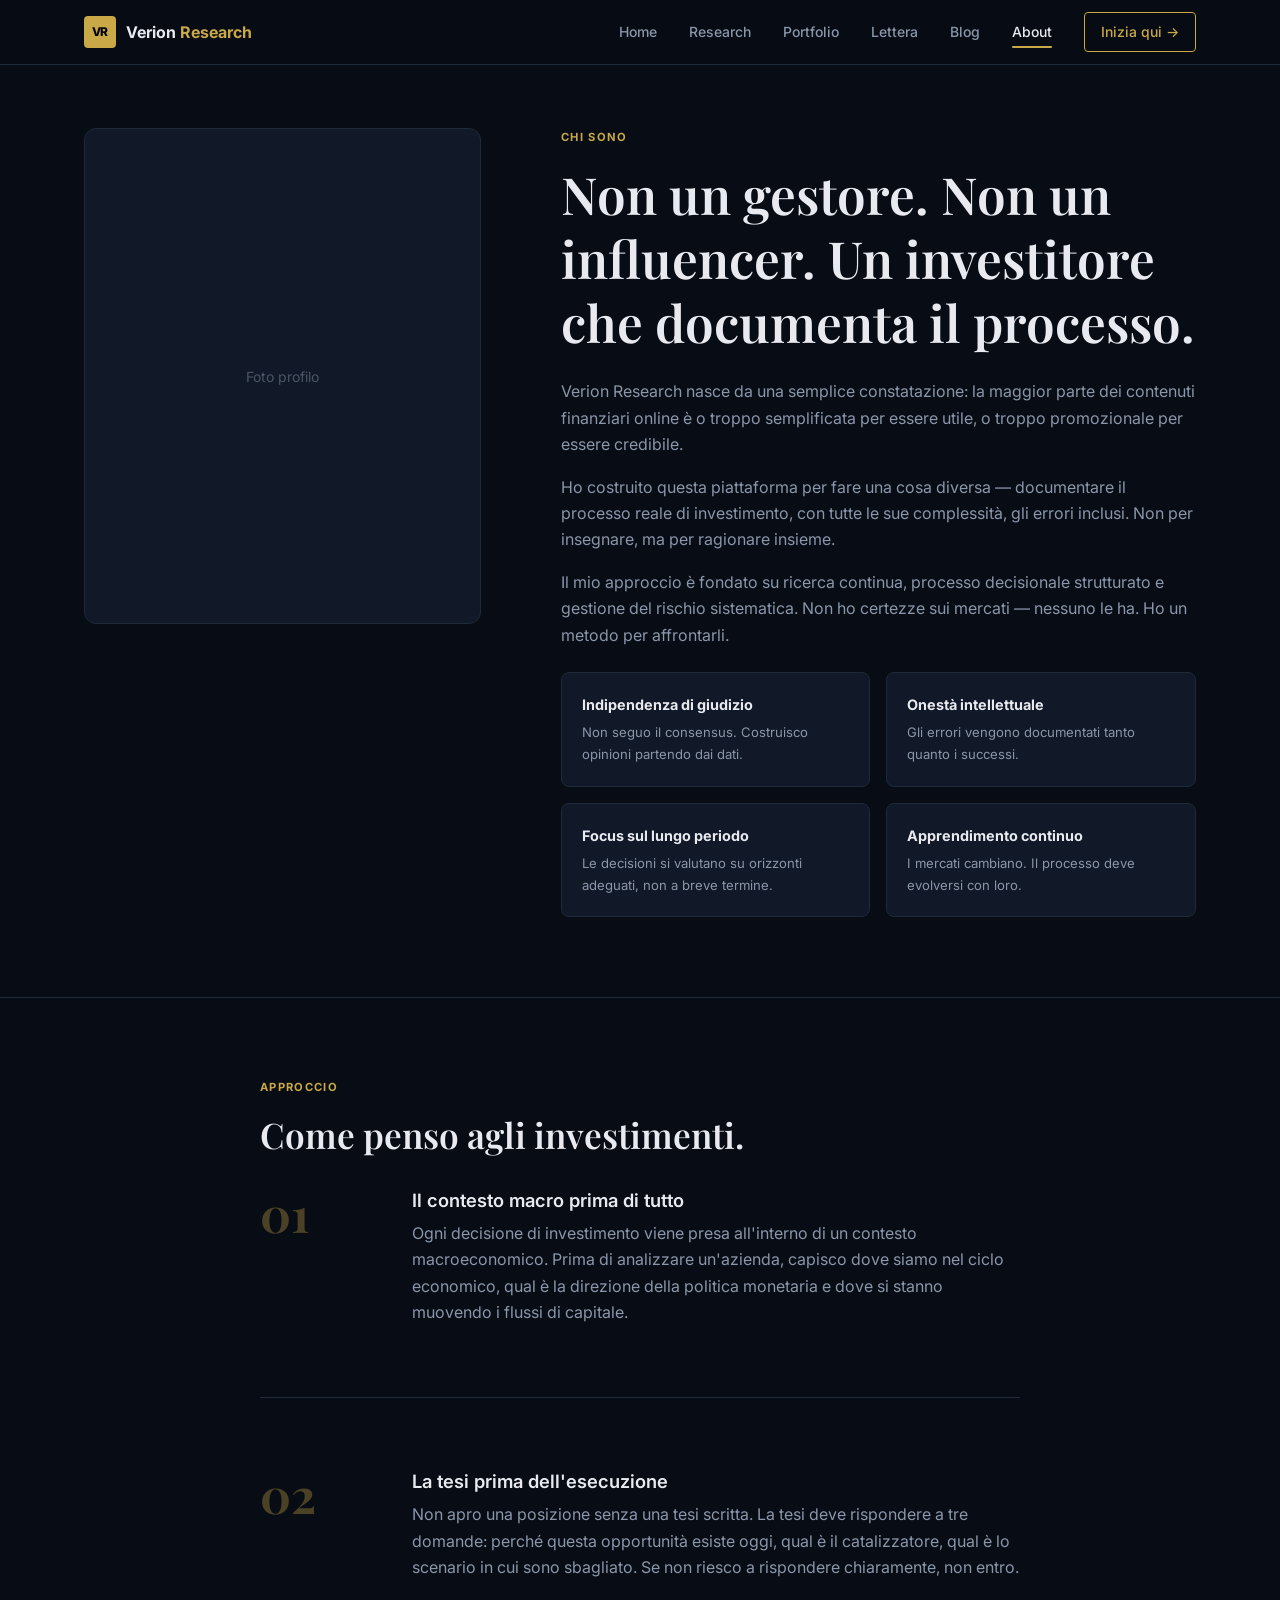
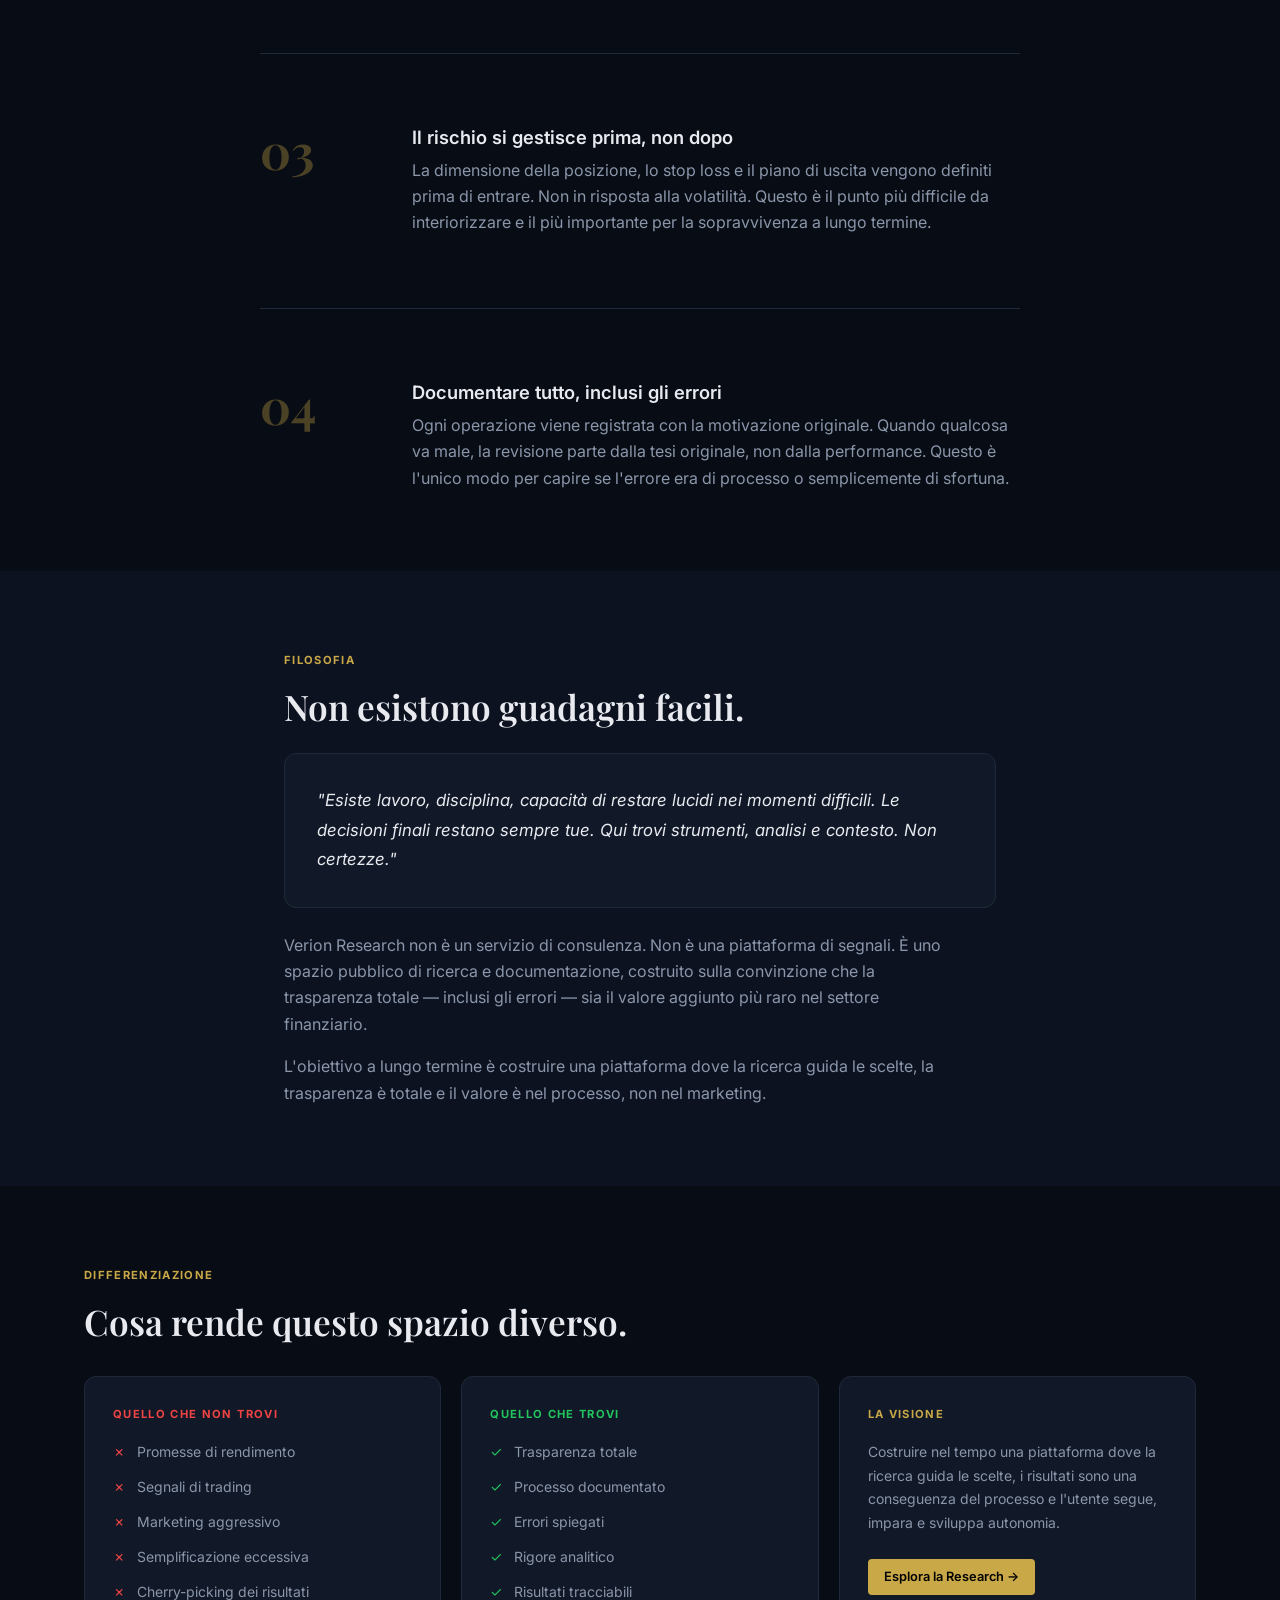
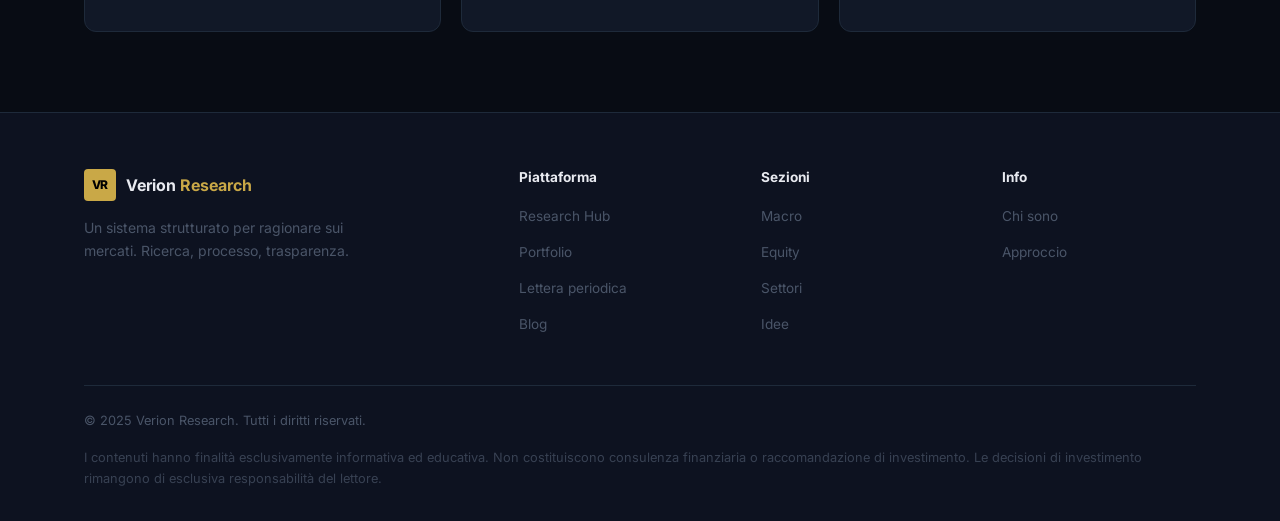
==== about.html @ 337a1dac "Initial commit: Verion Research platform Complete static site with Home, Research Hub, Portfolio, Ne" ====
<!DOCTYPE html>
<html lang="it">
<head>
  <meta charset="UTF-8">
  <meta name="viewport" content="width=device-width, initial-scale=1.0">
  <title>About — Verion Research</title>
  <meta name="description" content="Chi è dietro Verion Research. Percorso, approccio agli investimenti e differenziazione rispetto al retail medio.">
  <link rel="preconnect" href="https://fonts.googleapis.com">
  <link rel="preconnect" href="https://fonts.gstatic.com" crossorigin>
  <link href="https://fonts.googleapis.com/css2?family=Inter:wght@400;500;600;700&family=Playfair+Display:wght@600;700&display=swap" rel="stylesheet">
  <link rel="stylesheet" href="css/style.css">
</head>
<body>

<nav class="navbar">
  <div class="container navbar__inner">
    <a href="index.html" class="navbar__logo">
      <div class="navbar__logo-mark">VR</div>
      <span class="navbar__brand">Verion <span>Research</span></span>
    </a>
    <div class="navbar__links">
      <a href="index.html">Home</a>
      <a href="research.html">Research</a>
      <a href="portfolio.html">Portfolio</a>
      <a href="newsletter.html">Lettera</a>
      <a href="blog.html">Blog</a>
      <a href="about.html">About</a>
      <a href="research.html" class="navbar__cta">Inizia qui →</a>
    </div>
    <button class="navbar__toggle" aria-label="Apri menu" aria-expanded="false">
      <span></span><span></span><span></span>
    </button>
  </div>
</nav>

<!-- ══ ABOUT HERO ══ -->
<div class="about-hero">
  <div class="container">
    <div class="about-grid">

      <div>
        <div class="about-avatar">
          <span style="font-size:.875rem;color:var(--text-muted)">Foto profilo</span>
        </div>
      </div>

      <div class="about-content">
        <p class="label mb-2">Chi sono</p>
        <h1 style="margin-bottom:1.5rem">Non un gestore. Non un influencer. Un investitore che documenta il processo.</h1>

        <p>
          Verion Research nasce da una semplice constatazione: la maggior parte dei contenuti finanziari online è o troppo semplificata per essere utile, o troppo promozionale per essere credibile.
        </p>
        <p class="mt-2">
          Ho costruito questa piattaforma per fare una cosa diversa — documentare il processo reale di investimento, con tutte le sue complessità, gli errori inclusi. Non per insegnare, ma per ragionare insieme.
        </p>
        <p class="mt-2">
          Il mio approccio è fondato su ricerca continua, processo decisionale strutturato e gestione del rischio sistematica. Non ho certezze sui mercati — nessuno le ha. Ho un metodo per affrontarli.
        </p>

        <div class="about-values mt-3">
          <div class="about-value">
            <div class="about-value__title">Indipendenza di giudizio</div>
            <div class="about-value__desc">Non seguo il consensus. Costruisco opinioni partendo dai dati.</div>
          </div>
          <div class="about-value">
            <div class="about-value__title">Onestà intellettuale</div>
            <div class="about-value__desc">Gli errori vengono documentati tanto quanto i successi.</div>
          </div>
          <div class="about-value">
            <div class="about-value__title">Focus sul lungo periodo</div>
            <div class="about-value__desc">Le decisioni si valutano su orizzonti adeguati, non a breve termine.</div>
          </div>
          <div class="about-value">
            <div class="about-value__title">Apprendimento continuo</div>
            <div class="about-value__desc">I mercati cambiano. Il processo deve evolversi con loro.</div>
          </div>
        </div>
      </div>

    </div>
  </div>
</div>

<!-- ══ APPROACH ══ -->
<section class="section" id="approccio" style="border-top:1px solid var(--border)">
  <div class="container">
    <div style="max-width:760px;margin:0 auto">
      <p class="label mb-2">Approccio</p>
      <h2 style="margin-bottom:2rem">Come penso agli investimenti.</h2>

      <div style="display:flex;flex-direction:column;gap:2.5rem">

        <div style="display:grid;grid-template-columns:120px 1fr;gap:2rem;align-items:start">
          <div style="font-family:var(--font-serif);font-size:3rem;font-weight:700;color:var(--accent);opacity:.35;line-height:1">01</div>
          <div>
            <h3 style="margin-bottom:.5rem">Il contesto macro prima di tutto</h3>
            <p>Ogni decisione di investimento viene presa all'interno di un contesto macroeconomico. Prima di analizzare un'azienda, capisco dove siamo nel ciclo economico, qual è la direzione della politica monetaria e dove si stanno muovendo i flussi di capitale.</p>
          </div>
        </div>

        <hr class="divider">

        <div style="display:grid;grid-template-columns:120px 1fr;gap:2rem;align-items:start">
          <div style="font-family:var(--font-serif);font-size:3rem;font-weight:700;color:var(--accent);opacity:.35;line-height:1">02</div>
          <div>
            <h3 style="margin-bottom:.5rem">La tesi prima dell'esecuzione</h3>
            <p>Non apro una posizione senza una tesi scritta. La tesi deve rispondere a tre domande: perché questa opportunità esiste oggi, qual è il catalizzatore, qual è lo scenario in cui sono sbagliato. Se non riesco a rispondere chiaramente, non entro.</p>
          </div>
        </div>

        <hr class="divider">

        <div style="display:grid;grid-template-columns:120px 1fr;gap:2rem;align-items:start">
          <div style="font-family:var(--font-serif);font-size:3rem;font-weight:700;color:var(--accent);opacity:.35;line-height:1">03</div>
          <div>
            <h3 style="margin-bottom:.5rem">Il rischio si gestisce prima, non dopo</h3>
            <p>La dimensione della posizione, lo stop loss e il piano di uscita vengono definiti prima di entrare. Non in risposta alla volatilità. Questo è il punto più difficile da interiorizzare e il più importante per la sopravvivenza a lungo termine.</p>
          </div>
        </div>

        <hr class="divider">

        <div style="display:grid;grid-template-columns:120px 1fr;gap:2rem;align-items:start">
          <div style="font-family:var(--font-serif);font-size:3rem;font-weight:700;color:var(--accent);opacity:.35;line-height:1">04</div>
          <div>
            <h3 style="margin-bottom:.5rem">Documentare tutto, inclusi gli errori</h3>
            <p>Ogni operazione viene registrata con la motivazione originale. Quando qualcosa va male, la revisione parte dalla tesi originale, non dalla performance. Questo è l'unico modo per capire se l'errore era di processo o semplicemente di sfortuna.</p>
          </div>
        </div>

      </div>
    </div>
  </div>
</section>

<!-- ══ PHILOSOPHY ══ -->
<section class="section" style="background:var(--bg-secondary)">
  <div class="container" style="max-width:760px;margin:0 auto">
    <p class="label mb-2">Filosofia</p>
    <h2 style="margin-bottom:1.5rem">Non esistono guadagni facili.</h2>

    <div style="background:var(--bg-card);border:1px solid var(--border);border-radius:var(--radius-lg);padding:2rem;margin-bottom:1.5rem">
      <p style="font-size:1.05rem;line-height:1.75;font-style:italic;color:var(--text-primary);max-width:100%">
        "Esiste lavoro, disciplina, capacità di restare lucidi nei momenti difficili. Le decisioni finali restano sempre tue. Qui trovi strumenti, analisi e contesto. Non certezze."
      </p>
    </div>

    <p>
      Verion Research non è un servizio di consulenza. Non è una piattaforma di segnali. È uno spazio pubblico di ricerca e documentazione, costruito sulla convinzione che la trasparenza totale — inclusi gli errori — sia il valore aggiunto più raro nel settore finanziario.
    </p>
    <p class="mt-2">
      L'obiettivo a lungo termine è costruire una piattaforma dove la ricerca guida le scelte, la trasparenza è totale e il valore è nel processo, non nel marketing.
    </p>
  </div>
</section>

<!-- ══ DIFFERENTIATION ══ -->
<section class="section">
  <div class="container">
    <p class="label mb-2">Differenziazione</p>
    <h2 style="margin-bottom:2rem">Cosa rende questo spazio diverso.</h2>
    <div class="card-grid card-grid--3">
      <div class="card">
        <div class="label mb-2" style="color:var(--negative)">Quello che non trovi</div>
        <div style="display:flex;flex-direction:column;gap:.75rem;margin-top:.5rem">
          <div style="display:flex;gap:.75rem;align-items:flex-start;font-size:.875rem;color:var(--text-secondary)">
            <span style="color:var(--negative);flex-shrink:0">✗</span> Promesse di rendimento
          </div>
          <div style="display:flex;gap:.75rem;align-items:flex-start;font-size:.875rem;color:var(--text-secondary)">
            <span style="color:var(--negative);flex-shrink:0">✗</span> Segnali di trading
          </div>
          <div style="display:flex;gap:.75rem;align-items:flex-start;font-size:.875rem;color:var(--text-secondary)">
            <span style="color:var(--negative);flex-shrink:0">✗</span> Marketing aggressivo
          </div>
          <div style="display:flex;gap:.75rem;align-items:flex-start;font-size:.875rem;color:var(--text-secondary)">
            <span style="color:var(--negative);flex-shrink:0">✗</span> Semplificazione eccessiva
          </div>
          <div style="display:flex;gap:.75rem;align-items:flex-start;font-size:.875rem;color:var(--text-secondary)">
            <span style="color:var(--negative);flex-shrink:0">✗</span> Cherry-picking dei risultati
          </div>
        </div>
      </div>
      <div class="card">
        <div class="label mb-2" style="color:var(--positive)">Quello che trovi</div>
        <div style="display:flex;flex-direction:column;gap:.75rem;margin-top:.5rem">
          <div style="display:flex;gap:.75rem;align-items:flex-start;font-size:.875rem;color:var(--text-secondary)">
            <span style="color:var(--positive);flex-shrink:0">✓</span> Trasparenza totale
          </div>
          <div style="display:flex;gap:.75rem;align-items:flex-start;font-size:.875rem;color:var(--text-secondary)">
            <span style="color:var(--positive);flex-shrink:0">✓</span> Processo documentato
          </div>
          <div style="display:flex;gap:.75rem;align-items:flex-start;font-size:.875rem;color:var(--text-secondary)">
            <span style="color:var(--positive);flex-shrink:0">✓</span> Errori spiegati
          </div>
          <div style="display:flex;gap:.75rem;align-items:flex-start;font-size:.875rem;color:var(--text-secondary)">
            <span style="color:var(--positive);flex-shrink:0">✓</span> Rigore analitico
          </div>
          <div style="display:flex;gap:.75rem;align-items:flex-start;font-size:.875rem;color:var(--text-secondary)">
            <span style="color:var(--positive);flex-shrink:0">✓</span> Risultati tracciabili
          </div>
        </div>
      </div>
      <div class="card">
        <div class="label mb-2">La visione</div>
        <p style="font-size:.875rem;max-width:100%;line-height:1.7">
          Costruire nel tempo una piattaforma dove la ricerca guida le scelte, i risultati sono una conseguenza del processo e l'utente segue, impara e sviluppa autonomia.
        </p>
        <div class="mt-3">
          <a href="research.html" class="btn btn--primary btn--sm">Esplora la Research →</a>
        </div>
      </div>
    </div>
  </div>
</section>

<!-- ══ FOOTER ══ -->
<footer class="footer">
  <div class="container">
    <div class="footer__grid">
      <div class="footer__brand">
        <div class="footer__logo">
          <div class="navbar__logo-mark">VR</div>
          <span class="navbar__brand">Verion <span>Research</span></span>
        </div>
        <p class="footer__tagline">Un sistema strutturato per ragionare sui mercati. Ricerca, processo, trasparenza.</p>
      </div>
      <div class="footer__col">
        <h4>Piattaforma</h4>
        <ul>
          <li><a href="research.html">Research Hub</a></li>
          <li><a href="portfolio.html">Portfolio</a></li>
          <li><a href="newsletter.html">Lettera periodica</a></li>
          <li><a href="blog.html">Blog</a></li>
        </ul>
      </div>
      <div class="footer__col">
        <h4>Sezioni</h4>
        <ul>
          <li><a href="research.html">Macro</a></li>
          <li><a href="research.html">Equity</a></li>
          <li><a href="research.html">Settori</a></li>
          <li><a href="research.html">Idee</a></li>
        </ul>
      </div>
      <div class="footer__col">
        <h4>Info</h4>
        <ul>
          <li><a href="about.html">Chi sono</a></li>
          <li><a href="about.html#approccio">Approccio</a></li>
        </ul>
      </div>
    </div>
    <div class="footer__bottom">
      <p>© 2025 Verion Research. Tutti i diritti riservati.</p>
      <p class="footer__disclaimer">I contenuti hanno finalità esclusivamente informativa ed educativa. Non costituiscono consulenza finanziaria o raccomandazione di investimento. Le decisioni di investimento rimangono di esclusiva responsabilità del lettore.</p>
    </div>
  </div>
</footer>

<script src="js/components.js"></script>
</body>
</html>
---- css/style.css ----
/* ============================================================
   VERION RESEARCH — Design System
   ============================================================ */

:root {
  --bg-primary:     #080c14;
  --bg-secondary:   #0d1220;
  --bg-card:        #111827;
  --bg-card-hover:  #172035;
  --accent:         #c9a847;
  --accent-light:   #e2c46a;
  --accent-dim:     rgba(201,168,71,.12);
  --text-primary:   #e8eaf0;
  --text-secondary: #8a96aa;
  --text-muted:     #4a5568;
  --border:         #1e2a3a;
  --border-light:   #253347;
  --positive:       #22c55e;
  --negative:       #ef4444;
  --neutral:        #94a3b8;
  --radius-sm:      4px;
  --radius:         8px;
  --radius-lg:      12px;
  --transition:     0.22s ease;
  --max-width:      1160px;
  --font-sans:      'Inter', system-ui, -apple-system, sans-serif;
  --font-serif:     'Playfair Display', Georgia, serif;
}

/* ── Reset ── */
*, *::before, *::after { box-sizing: border-box; margin: 0; padding: 0; }
html { scroll-behavior: smooth; font-size: 16px; }
body {
  font-family: var(--font-sans);
  background: var(--bg-primary);
  color: var(--text-primary);
  line-height: 1.65;
  -webkit-font-smoothing: antialiased;
}
img { display: block; max-width: 100%; }
a { color: inherit; text-decoration: none; }
ul { list-style: none; }

/* ── Typography ── */
h1, h2, h3, h4, h5 { line-height: 1.25; font-weight: 600; }
h1 { font-family: var(--font-serif); font-size: clamp(2rem, 5vw, 3.2rem); }
h2 { font-family: var(--font-serif); font-size: clamp(1.5rem, 3vw, 2.2rem); }
h3 { font-size: 1.15rem; }
p  { color: var(--text-secondary); max-width: 68ch; }

.label {
  font-size: .7rem;
  font-weight: 700;
  letter-spacing: .12em;
  text-transform: uppercase;
  color: var(--accent);
}

/* ── Layout ── */
.container { max-width: var(--max-width); margin: 0 auto; padding: 0 1.5rem; }
.section    { padding: 5rem 0; }
.section--sm { padding: 3rem 0; }
.section--lg { padding: 7rem 0; }

/* ── Navbar ── */
.navbar {
  position: fixed;
  top: 0; left: 0; right: 0;
  z-index: 100;
  background: rgba(8,12,20,.92);
  border-bottom: 1px solid var(--border);
  backdrop-filter: blur(12px);
  -webkit-backdrop-filter: blur(12px);
}
.navbar__inner {
  display: flex;
  align-items: center;
  justify-content: space-between;
  height: 64px;
}
.navbar__logo {
  display: flex;
  align-items: center;
  gap: .6rem;
}
.navbar__logo-mark {
  width: 32px; height: 32px;
  background: var(--accent);
  border-radius: var(--radius-sm);
  display: flex; align-items: center; justify-content: center;
  font-weight: 800; font-size: .75rem; color: #000;
  letter-spacing: -.02em;
  flex-shrink: 0;
}
.navbar__brand { font-weight: 700; font-size: 1rem; color: var(--text-primary); }
.navbar__brand span { color: var(--accent); }

.navbar__links {
  display: flex;
  align-items: center;
  gap: 2rem;
}
.navbar__links a {
  font-size: .875rem;
  font-weight: 500;
  color: var(--text-secondary);
  transition: color var(--transition);
  position: relative;
}
.navbar__links a:hover,
.navbar__links a.active { color: var(--text-primary); }
.navbar__links a.active::after {
  content: '';
  position: absolute;
  bottom: -4px; left: 0; right: 0;
  height: 2px;
  background: var(--accent);
  border-radius: 1px;
}

.navbar__cta {
  font-size: .8rem;
  font-weight: 600;
  padding: .45rem 1rem;
  border: 1px solid var(--accent);
  border-radius: var(--radius-sm);
  color: var(--accent) !important;
  transition: background var(--transition), color var(--transition);
}
.navbar__cta:hover { background: var(--accent); color: #000 !important; }

.navbar__toggle {
  display: none;
  background: none; border: none; cursor: pointer;
  flex-direction: column; gap: 5px; padding: 4px;
}
.navbar__toggle span {
  display: block; width: 22px; height: 2px;
  background: var(--text-primary);
  border-radius: 1px;
  transition: transform var(--transition), opacity var(--transition);
}

/* ── Hero ── */
.hero {
  padding: 10rem 0 7rem;
  position: relative;
  overflow: hidden;
}
.hero::before {
  content: '';
  position: absolute;
  top: -200px; left: 50%; transform: translateX(-50%);
  width: 800px; height: 800px;
  background: radial-gradient(circle, rgba(201,168,71,.06) 0%, transparent 70%);
  pointer-events: none;
}
.hero__grid {
  display: grid;
  grid-template-columns: 1fr 1fr;
  gap: 4rem;
  align-items: center;
}
.hero__eyebrow {
  display: flex; align-items: center; gap: .75rem;
  margin-bottom: 1.5rem;
}
.hero__eyebrow::before {
  content: '';
  display: block; width: 30px; height: 1px;
  background: var(--accent);
}
.hero__title { margin-bottom: 1.5rem; }
.hero__title em { font-style: normal; color: var(--accent); }
.hero__desc { font-size: 1.05rem; margin-bottom: 2rem; }
.hero__actions { display: flex; gap: 1rem; flex-wrap: wrap; }

.hero__stats {
  display: grid;
  grid-template-columns: 1fr 1fr;
  gap: 1rem;
}
.hero__stat-card {
  background: var(--bg-card);
  border: 1px solid var(--border);
  border-radius: var(--radius);
  padding: 1.5rem;
  transition: border-color var(--transition);
}
.hero__stat-card:hover { border-color: var(--border-light); }
.hero__stat-value {
  font-family: var(--font-serif);
  font-size: 2rem;
  font-weight: 700;
  color: var(--text-primary);
  line-height: 1;
  margin-bottom: .25rem;
}
.hero__stat-value.positive { color: var(--positive); }
.hero__stat-value.negative { color: var(--negative); }
.hero__stat-label { font-size: .8rem; color: var(--text-muted); text-transform: uppercase; letter-spacing: .08em; }

/* ── Buttons ── */
.btn {
  display: inline-flex; align-items: center; gap: .5rem;
  font-family: var(--font-sans);
  font-size: .875rem; font-weight: 600;
  padding: .75rem 1.5rem;
  border-radius: var(--radius-sm);
  cursor: pointer; border: none;
  transition: all var(--transition);
  white-space: nowrap;
}
.btn--primary {
  background: var(--accent);
  color: #000;
}
.btn--primary:hover { background: var(--accent-light); }
.btn--outline {
  background: transparent;
  border: 1px solid var(--border-light);
  color: var(--text-primary);
}
.btn--outline:hover { border-color: var(--accent); color: var(--accent); }
.btn--ghost {
  background: transparent;
  color: var(--text-secondary);
  padding: .5rem .75rem;
}
.btn--ghost:hover { color: var(--text-primary); }
.btn--sm { font-size: .8rem; padding: .45rem 1rem; }

/* ── Section Header ── */
.section-header { margin-bottom: 3rem; }
.section-header p { margin-top: .75rem; }

/* ── Cards ── */
.card {
  background: var(--bg-card);
  border: 1px solid var(--border);
  border-radius: var(--radius-lg);
  padding: 1.75rem;
  transition: border-color var(--transition), transform var(--transition);
}
.card:hover { border-color: var(--border-light); transform: translateY(-2px); }

.card-grid { display: grid; gap: 1.25rem; }
.card-grid--2 { grid-template-columns: repeat(2, 1fr); }
.card-grid--3 { grid-template-columns: repeat(3, 1fr); }
.card-grid--4 { grid-template-columns: repeat(4, 1fr); }

/* ── Article / Research Card ── */
.article-card {
  background: var(--bg-card);
  border: 1px solid var(--border);
  border-radius: var(--radius-lg);
  overflow: hidden;
  transition: border-color var(--transition), transform var(--transition);
  display: flex; flex-direction: column;
}
.article-card:hover { border-color: var(--border-light); transform: translateY(-2px); }
.article-card__body { padding: 1.5rem; flex: 1; display: flex; flex-direction: column; }
.article-card__meta { display: flex; align-items: center; gap: .75rem; margin-bottom: .75rem; }
.article-card__date { font-size: .78rem; color: var(--text-muted); }
.article-card__title { font-size: 1.05rem; font-weight: 600; margin-bottom: .6rem; line-height: 1.4; color: var(--text-primary); }
.article-card__title:hover { color: var(--accent); }
.article-card__excerpt { font-size: .875rem; color: var(--text-secondary); flex: 1; }
.article-card__footer { padding: 1rem 1.5rem; border-top: 1px solid var(--border); display: flex; align-items: center; justify-content: space-between; }
.article-card__read { font-size: .8rem; font-weight: 600; color: var(--accent); display: flex; align-items: center; gap: .35rem; }

/* ── Tags / Badges ── */
.tag {
  display: inline-flex; align-items: center;
  font-size: .7rem; font-weight: 700;
  letter-spacing: .06em; text-transform: uppercase;
  padding: .25rem .65rem;
  border-radius: var(--radius-sm);
  background: var(--accent-dim);
  color: var(--accent);
}
.tag--macro  { background: rgba(59,130,246,.12); color: #60a5fa; }
.tag--sector { background: rgba(168,85,247,.12); color: #c084fc; }
.tag--equity { background: rgba(34,197,94,.12); color: #4ade80; }
.tag--idea   { background: rgba(249,115,22,.12); color: #fb923c; }
.tag--crypto { background: rgba(20,184,166,.12); color: #2dd4bf; }

/* ── Divider ── */
.divider {
  border: none;
  border-top: 1px solid var(--border);
  margin: 2rem 0;
}

/* ── Pill nav / Tabs ── */
.tab-nav {
  display: flex; gap: .5rem;
  border-bottom: 1px solid var(--border);
  margin-bottom: 2.5rem;
  overflow-x: auto;
  scrollbar-width: none;
}
.tab-nav::-webkit-scrollbar { display: none; }
.tab-btn {
  background: none; border: none; cursor: pointer;
  font-family: var(--font-sans);
  font-size: .875rem; font-weight: 500;
  color: var(--text-muted);
  padding: .65rem 1.1rem;
  position: relative;
  white-space: nowrap;
  transition: color var(--transition);
}
.tab-btn:hover { color: var(--text-secondary); }
.tab-btn.active {
  color: var(--text-primary);
}
.tab-btn.active::after {
  content: '';
  position: absolute;
  bottom: -1px; left: 0; right: 0;
  height: 2px; background: var(--accent);
  border-radius: 1px 1px 0 0;
}

/* ── Table ── */
.data-table {
  width: 100%;
  border-collapse: collapse;
  font-size: .875rem;
}
.data-table th {
  font-size: .72rem; font-weight: 700;
  letter-spacing: .1em; text-transform: uppercase;
  color: var(--text-muted);
  padding: .75rem 1rem;
  text-align: left;
  border-bottom: 1px solid var(--border);
  white-space: nowrap;
}
.data-table td {
  padding: 1rem;
  border-bottom: 1px solid var(--border);
  color: var(--text-secondary);
  vertical-align: middle;
}
.data-table tr:last-child td { border-bottom: none; }
.data-table tr:hover td { background: rgba(255,255,255,.02); }
.data-table .positive { color: var(--positive); font-weight: 600; }
.data-table .negative { color: var(--negative); font-weight: 600; }

/* ── Metric Cards ── */
.metric-card {
  background: var(--bg-card);
  border: 1px solid var(--border);
  border-radius: var(--radius);
  padding: 1.25rem 1.5rem;
}
.metric-card__label { font-size: .72rem; font-weight: 700; letter-spacing: .1em; text-transform: uppercase; color: var(--text-muted); margin-bottom: .5rem; }
.metric-card__value { font-family: var(--font-serif); font-size: 1.8rem; font-weight: 700; line-height: 1; color: var(--text-primary); }
.metric-card__value.positive { color: var(--positive); }
.metric-card__value.negative { color: var(--negative); }
.metric-card__sub { font-size: .78rem; color: var(--text-muted); margin-top: .35rem; }

/* ── Chart placeholder ── */
.chart-container {
  background: var(--bg-card);
  border: 1px solid var(--border);
  border-radius: var(--radius-lg);
  padding: 1.75rem;
}
.chart-placeholder {
  width: 100%; height: 240px;
  display: flex; align-items: center; justify-content: center;
  color: var(--text-muted); font-size: .875rem;
}

/* ── Timeline (operations log) ── */
.operation-row {
  display: grid;
  grid-template-columns: 130px 1fr auto;
  gap: 1.5rem;
  align-items: start;
  padding: 1.25rem 0;
  border-bottom: 1px solid var(--border);
}
.operation-row:last-child { border-bottom: none; }
.operation-date { font-size: .8rem; color: var(--text-muted); line-height: 1.6; }
.operation-name { font-weight: 600; color: var(--text-primary); margin-bottom: .25rem; }
.operation-thesis { font-size: .85rem; color: var(--text-secondary); }
.operation-pnl { text-align: right; font-weight: 700; font-size: 1.05rem; white-space: nowrap; }

/* ── Newsletter ── */
.letter-header {
  border-bottom: 1px solid var(--border);
  padding-bottom: 2rem;
  margin-bottom: 2rem;
}
.letter-meta { display: flex; align-items: center; gap: 1.5rem; color: var(--text-muted); font-size: .85rem; }
.letter-body { max-width: 72ch; }
.letter-body h3 { margin: 2rem 0 .75rem; color: var(--text-primary); }
.letter-body p  { margin-bottom: 1rem; }
.letter-body ul { padding-left: 1.25rem; list-style: disc; }
.letter-body ul li { color: var(--text-secondary); margin-bottom: .4rem; }
.letter-body blockquote {
  border-left: 3px solid var(--accent);
  padding-left: 1.25rem;
  margin: 1.5rem 0;
  color: var(--text-secondary);
  font-style: italic;
}

/* ── Philosophy pillars ── */
.pillars { display: grid; grid-template-columns: repeat(4, 1fr); gap: 1.5rem; }
.pillar {
  background: var(--bg-card);
  border: 1px solid var(--border);
  border-radius: var(--radius-lg);
  padding: 1.75rem;
}
.pillar__num {
  font-family: var(--font-serif);
  font-size: 2.5rem;
  font-weight: 700;
  color: var(--accent);
  opacity: .4;
  line-height: 1;
  margin-bottom: .75rem;
}
.pillar__title { font-size: 1rem; font-weight: 700; color: var(--text-primary); margin-bottom: .5rem; }
.pillar__desc { font-size: .875rem; color: var(--text-secondary); max-width: 100%; }

/* ── CTA Banner ── */
.cta-banner {
  background: var(--bg-card);
  border: 1px solid var(--border);
  border-radius: var(--radius-lg);
  padding: 3rem;
  text-align: center;
}
.cta-banner h2 { margin-bottom: 1rem; }
.cta-banner p  { margin: 0 auto 1.75rem; max-width: 52ch; }
.cta-banner__actions { display: flex; justify-content: center; gap: 1rem; flex-wrap: wrap; }

/* ── Footer ── */
.footer {
  background: var(--bg-secondary);
  border-top: 1px solid var(--border);
  padding: 3.5rem 0 2rem;
}
.footer__grid {
  display: grid;
  grid-template-columns: 2fr 1fr 1fr 1fr;
  gap: 3rem;
  margin-bottom: 3rem;
}
.footer__brand { max-width: 280px; }
.footer__logo { display: flex; align-items: center; gap: .6rem; margin-bottom: 1rem; }
.footer__tagline { font-size: .875rem; color: var(--text-muted); line-height: 1.6; }
.footer__col h4 { font-size: .85rem; font-weight: 700; color: var(--text-primary); margin-bottom: 1rem; }
.footer__col ul { display: flex; flex-direction: column; gap: .6rem; }
.footer__col ul a { font-size: .85rem; color: var(--text-muted); transition: color var(--transition); }
.footer__col ul a:hover { color: var(--accent); }
.footer__bottom {
  border-top: 1px solid var(--border);
  padding-top: 1.5rem;
  display: flex; align-items: center; justify-content: space-between;
  flex-wrap: wrap; gap: 1rem;
}
.footer__bottom p { font-size: .8rem; color: var(--text-muted); max-width: 100%; }
.footer__disclaimer { font-size: .75rem; color: var(--text-muted); opacity: .7; max-width: 100%; }

/* ── About ── */
.about-hero { padding: 8rem 0 5rem; }
.about-grid { display: grid; grid-template-columns: 1fr 1.6fr; gap: 5rem; align-items: start; }
.about-avatar {
  width: 100%; aspect-ratio: 4/5;
  background: var(--bg-card);
  border: 1px solid var(--border);
  border-radius: var(--radius-lg);
  display: flex; align-items: center; justify-content: center;
  color: var(--text-muted); font-size: .875rem;
}
.about-content h2 { margin-bottom: 1.25rem; }
.about-content p  { margin-bottom: 1rem; }
.about-values { display: grid; grid-template-columns: 1fr 1fr; gap: 1rem; margin-top: 2rem; }
.about-value {
  padding: 1.25rem;
  border: 1px solid var(--border);
  border-radius: var(--radius);
  background: var(--bg-card);
}
.about-value__title { font-weight: 700; margin-bottom: .35rem; font-size: .9rem; }
.about-value__desc { font-size: .82rem; color: var(--text-secondary); max-width: 100%; }

/* ── Page Hero (inner pages) ── */
.page-hero {
  padding: 8rem 0 4rem;
  border-bottom: 1px solid var(--border);
  margin-bottom: 4rem;
}
.page-hero h1 { margin-bottom: .75rem; }
.page-hero p  { font-size: 1.05rem; }

/* ── Search / Filter bar ── */
.filter-bar { display: flex; align-items: center; gap: .75rem; margin-bottom: 2rem; flex-wrap: wrap; }
.filter-btn {
  background: var(--bg-card); border: 1px solid var(--border);
  color: var(--text-secondary); font-size: .8rem; font-weight: 600;
  padding: .45rem 1rem; border-radius: 99px; cursor: pointer;
  transition: all var(--transition); font-family: var(--font-sans);
}
.filter-btn:hover, .filter-btn.active { border-color: var(--accent); color: var(--accent); background: var(--accent-dim); }

/* ── Equity Curve (SVG chart) ── */
.equity-svg { width: 100%; height: 220px; }
.equity-line { fill: none; stroke: var(--accent); stroke-width: 2; }
.equity-area { fill: url(#equityGrad); }
.equity-grid line { stroke: var(--border); stroke-width: 1; }
.equity-label { fill: var(--text-muted); font-size: 11px; font-family: var(--font-sans); }

/* ── Newsletter card ── */
.newsletter-card {
  background: var(--bg-card);
  border: 1px solid var(--border);
  border-radius: var(--radius-lg);
  padding: 1.75rem;
  display: flex; gap: 1.5rem;
  align-items: flex-start;
  transition: border-color var(--transition);
}
.newsletter-card:hover { border-color: var(--border-light); }
.newsletter-num {
  font-family: var(--font-serif); font-size: 2rem; font-weight: 700;
  color: var(--accent); opacity: .4; line-height: 1; flex-shrink: 0; min-width: 48px;
}
.newsletter-card h3 { font-size: 1rem; margin-bottom: .35rem; }
.newsletter-card p  { font-size: .875rem; max-width: 100%; }
.newsletter-card__meta { font-size: .78rem; color: var(--text-muted); margin-top: .6rem; }

/* ── Blog ── */
.blog-featured {
  display: grid; grid-template-columns: 1.5fr 1fr; gap: 1.5rem; margin-bottom: 1.5rem;
}
.blog-featured .article-card:first-child .article-card__title { font-size: 1.3rem; }

/* ── Utility ── */
.text-accent  { color: var(--accent); }
.text-muted   { color: var(--text-muted); }
.text-secondary { color: var(--text-secondary); }
.text-positive { color: var(--positive); }
.text-negative { color: var(--negative); }
.font-serif   { font-family: var(--font-serif); }
.mt-1 { margin-top: .5rem; }
.mt-2 { margin-top: 1rem; }
.mt-3 { margin-top: 1.5rem; }
.mb-2 { margin-bottom: 1rem; }
.mb-3 { margin-bottom: 1.5rem; }
.gap-1 { gap: .5rem; }
.flex { display: flex; }
.items-center { align-items: center; }
.justify-between { justify-content: space-between; }

/* ── Responsive ── */
@media (max-width: 1024px) {
  .pillars { grid-template-columns: repeat(2, 1fr); }
  .footer__grid { grid-template-columns: 1fr 1fr; }
  .hero__grid { grid-template-columns: 1fr; }
  .hero__stats { grid-template-columns: repeat(4, 1fr); }
  .about-grid { grid-template-columns: 1fr; }
  .about-avatar { max-height: 300px; }
  .blog-featured { grid-template-columns: 1fr; }
}
@media (max-width: 768px) {
  .navbar__links { display: none; flex-direction: column; position: absolute; top: 64px; left: 0; right: 0; background: var(--bg-secondary); border-bottom: 1px solid var(--border); padding: 1.5rem; gap: 1.25rem; }
  .navbar__links.open { display: flex; }
  .navbar__toggle { display: flex; }
  .navbar__cta { display: none; }
  .hero { padding: 7rem 0 4rem; }
  .hero__stats { grid-template-columns: 1fr 1fr; }
  .card-grid--2, .card-grid--3, .card-grid--4 { grid-template-columns: 1fr; }
  .pillars { grid-template-columns: 1fr; }
  .footer__grid { grid-template-columns: 1fr; gap: 2rem; }
  .operation-row { grid-template-columns: 1fr; gap: .5rem; }
  .about-values { grid-template-columns: 1fr; }
}
@media (max-width: 480px) {
  :root { font-size: 15px; }
  .hero__stats { grid-template-columns: 1fr; }
  .cta-banner { padding: 2rem 1.25rem; }
}
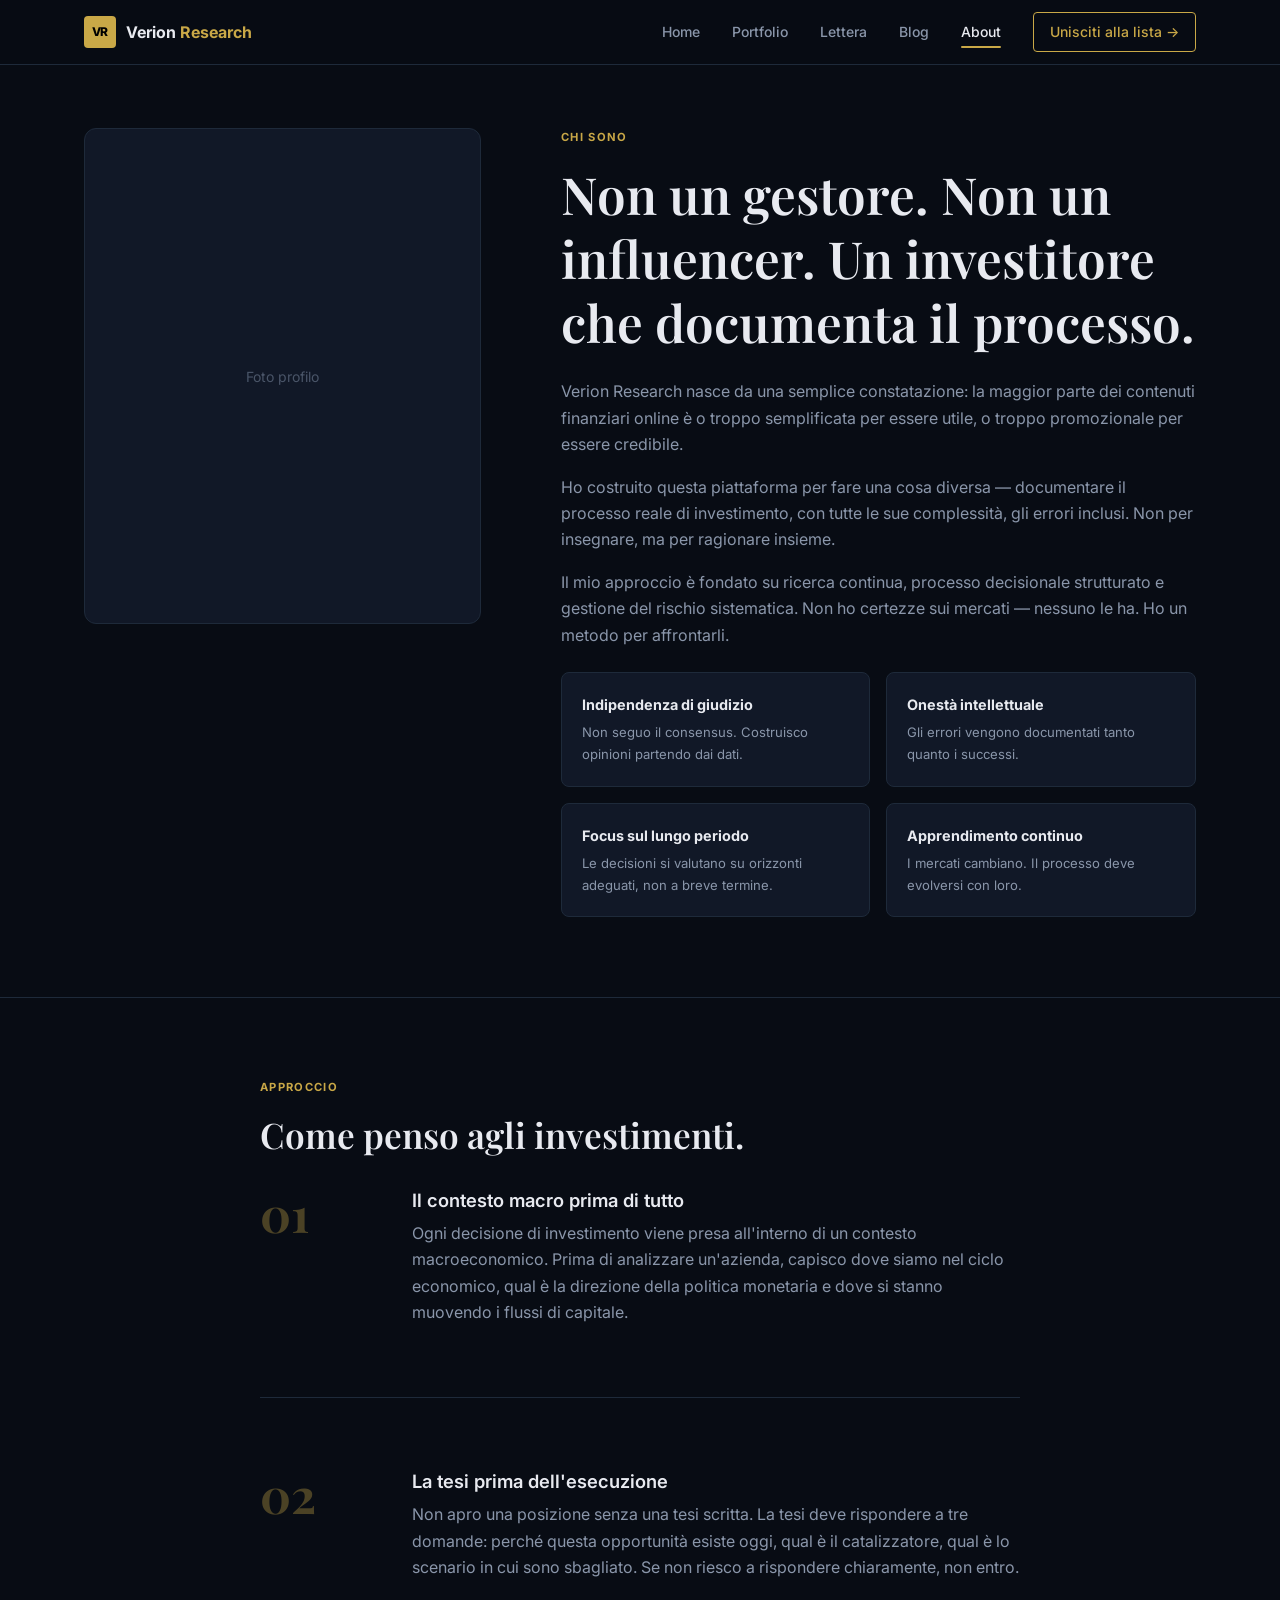
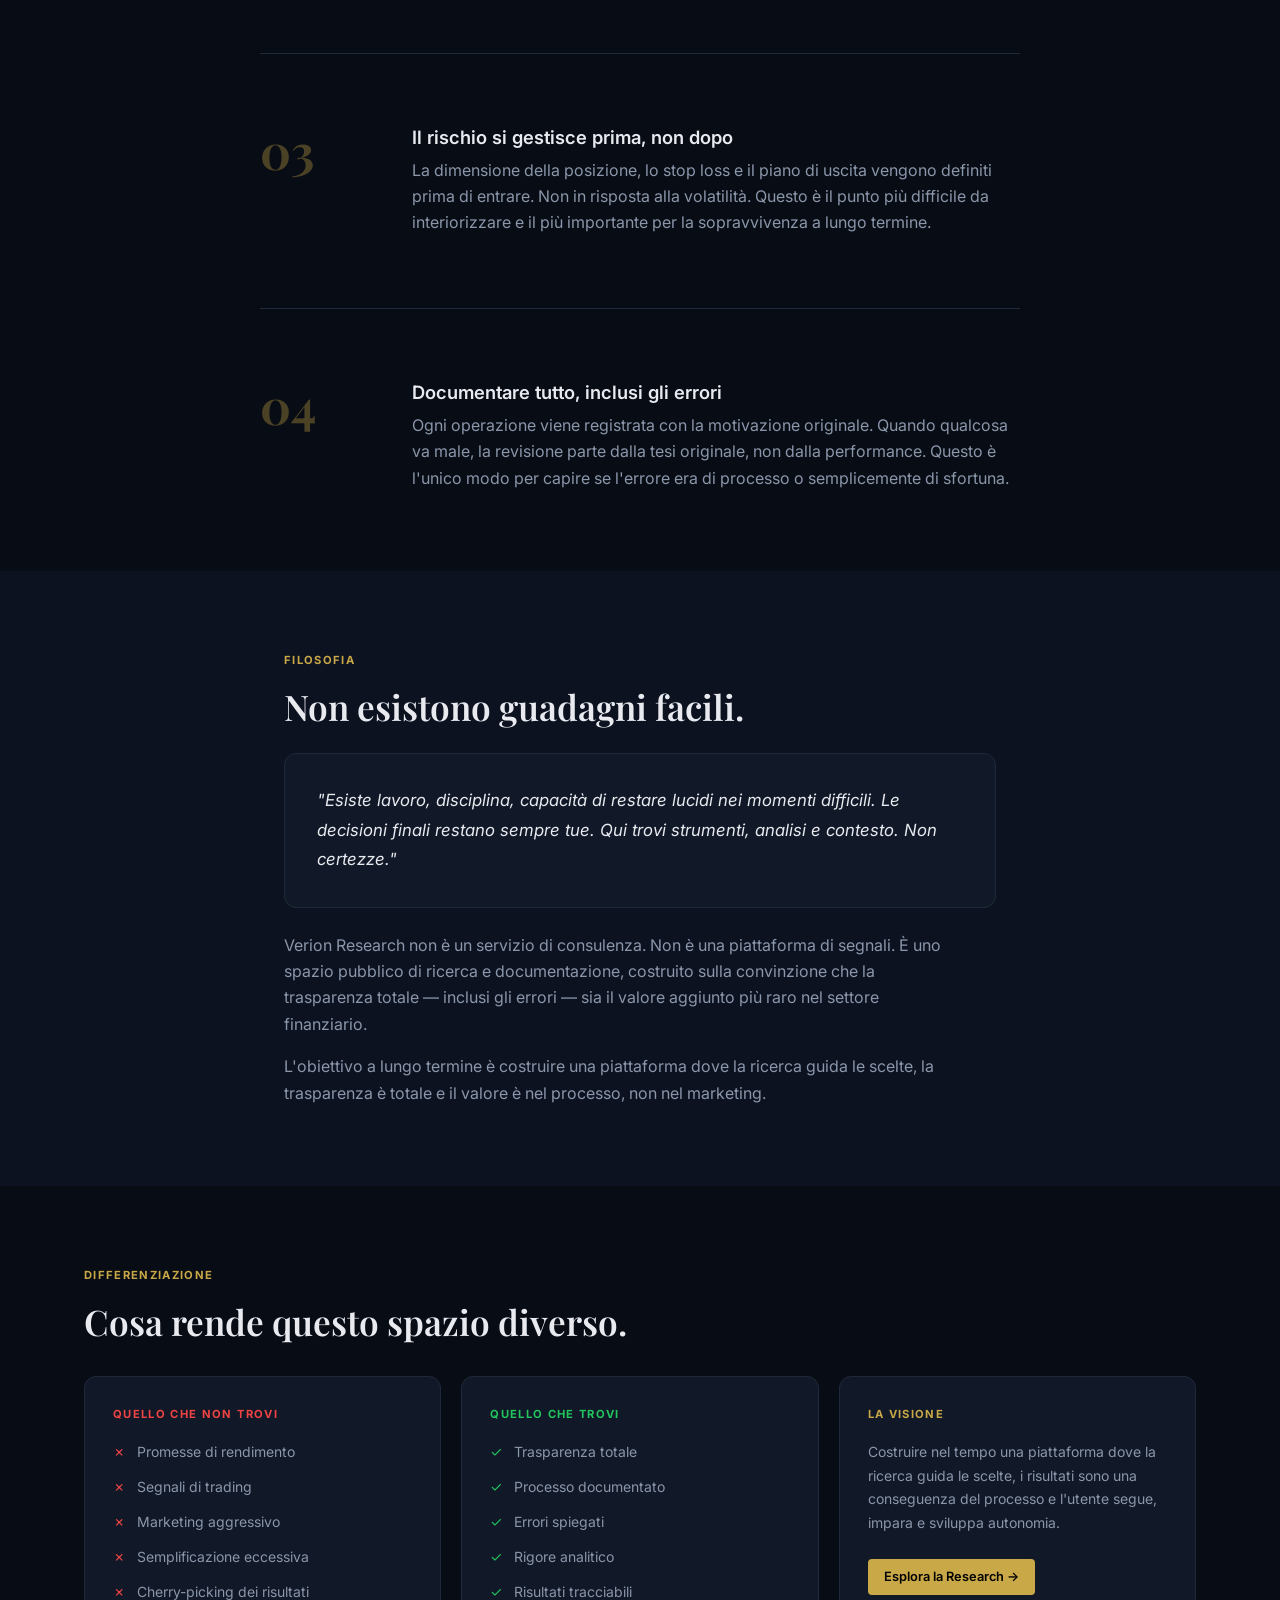
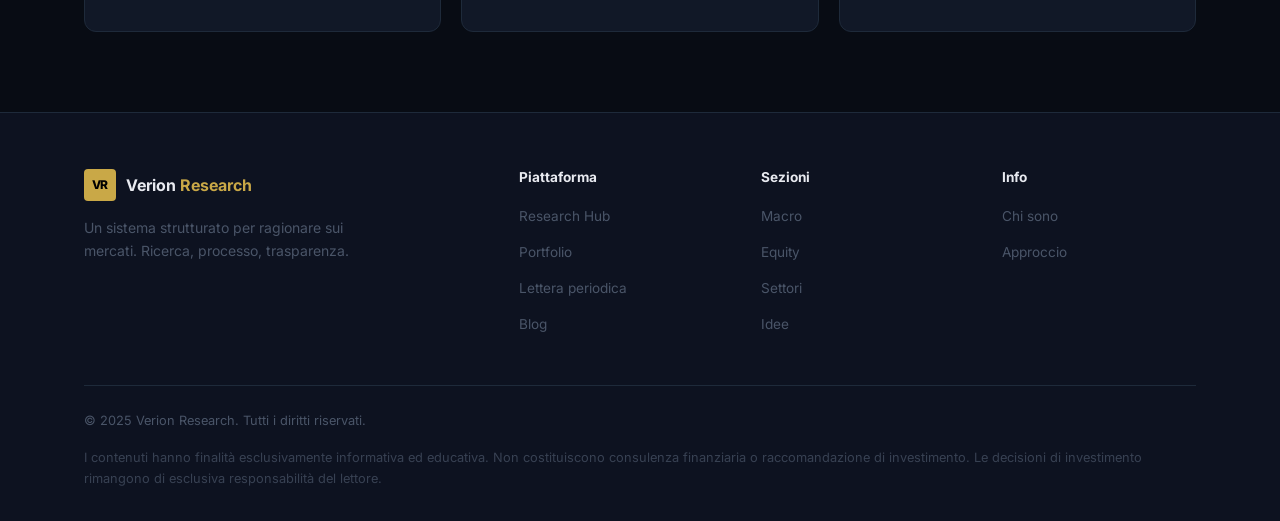
==== commit 878c3092: "Add waiting list, lock operations log, update all navbars" ====
--- a/about.html
+++ b/about.html
@@ -20,12 +20,11 @@
     </a>
     <div class="navbar__links">
       <a href="index.html">Home</a>
-      <a href="research.html">Research</a>
       <a href="portfolio.html">Portfolio</a>
       <a href="newsletter.html">Lettera</a>
       <a href="blog.html">Blog</a>
       <a href="about.html">About</a>
-      <a href="research.html" class="navbar__cta">Inizia qui →</a>
+      <a href="waiting-list.html" class="navbar__cta">Unisciti alla lista →</a>
     </div>
     <button class="navbar__toggle" aria-label="Apri menu" aria-expanded="false">
       <span></span><span></span><span></span>
